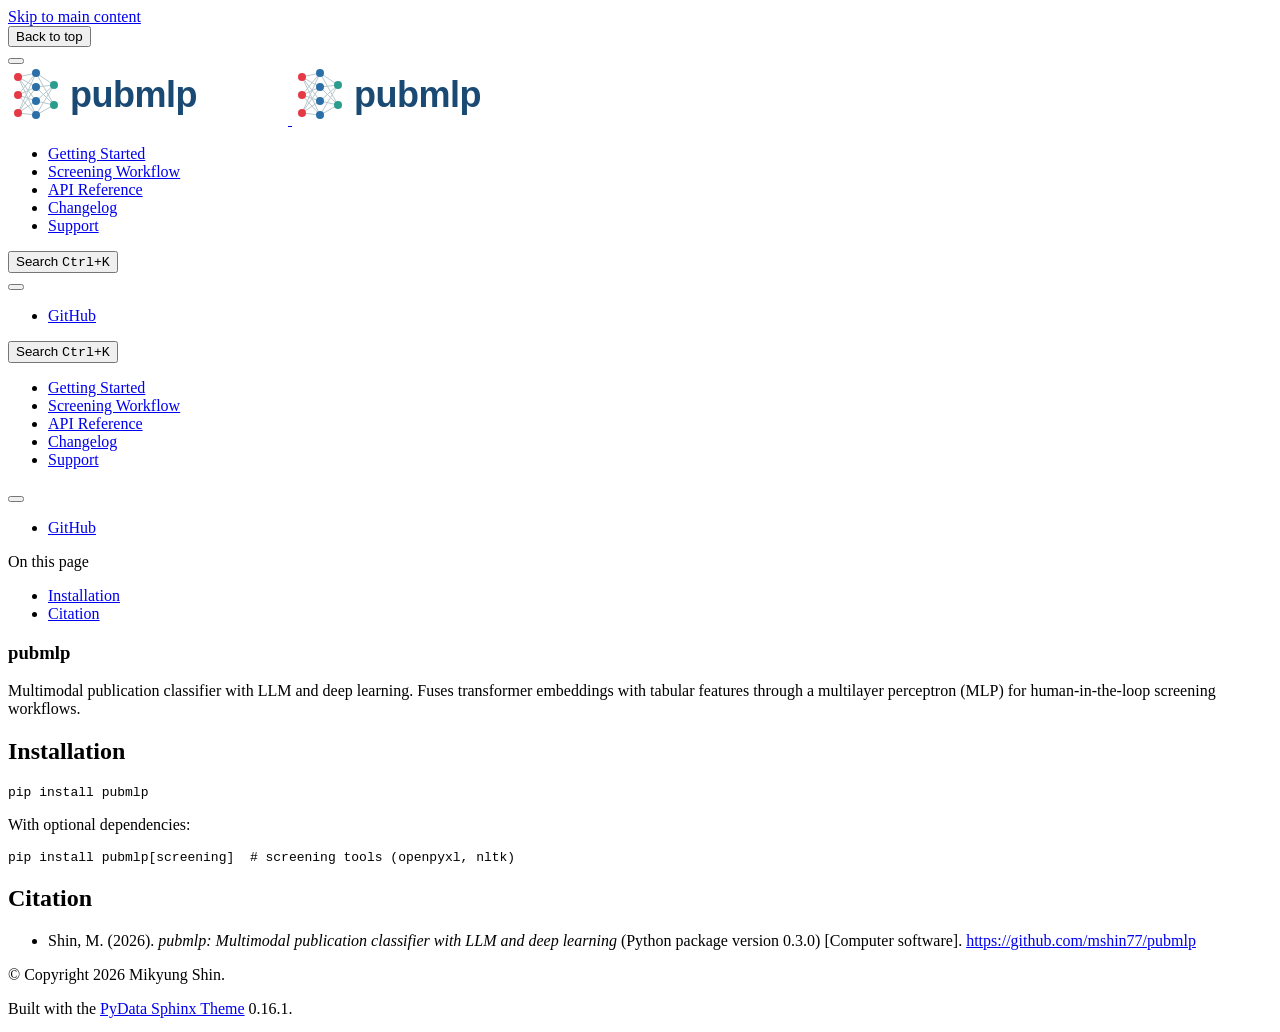
==== docs/index.html @ c668606b "update the website" ====
<!DOCTYPE html>


<html lang="en" data-content_root="./" >

  <head>
    <meta charset="utf-8" />
    <meta name="viewport" content="width=device-width, initial-scale=1.0" /><meta name="viewport" content="width=device-width, initial-scale=1" />

    <title>pubmlp &#8212; pubmlp  documentation</title>
  
  
  
  <script data-cfasync="false">
    document.documentElement.dataset.mode = localStorage.getItem("mode") || "";
    document.documentElement.dataset.theme = localStorage.getItem("theme") || "";
  </script>
  <!--
    this give us a css class that will be invisible only if js is disabled
  -->
  <noscript>
    <style>
      .pst-js-only { display: none !important; }

    </style>
  </noscript>
  
  <!-- Loaded before other Sphinx assets -->
  <link href="_static/styles/theme.css?digest=8878045cc6db502f8baf" rel="stylesheet" />
<link href="_static/styles/pydata-sphinx-theme.css?digest=8878045cc6db502f8baf" rel="stylesheet" />

    <link rel="stylesheet" type="text/css" href="_static/pygments.css?v=8f2a1f02" />
    <link rel="stylesheet" type="text/css" href="_static/custom.css?v=bf69dc6d" />
  
  <!-- So that users can add custom icons -->
  <script src="_static/scripts/fontawesome.js?digest=8878045cc6db502f8baf"></script>
  <!-- Pre-loaded scripts that we'll load fully later -->
  <link rel="preload" as="script" href="_static/scripts/bootstrap.js?digest=8878045cc6db502f8baf" />
<link rel="preload" as="script" href="_static/scripts/pydata-sphinx-theme.js?digest=8878045cc6db502f8baf" />

    <script src="_static/documentation_options.js?v=5929fcd5"></script>
    <script src="_static/doctools.js?v=9bcbadda"></script>
    <script src="_static/sphinx_highlight.js?v=dc90522c"></script>
    <script>DOCUMENTATION_OPTIONS.pagename = 'index';</script>
    <link rel="index" title="Index" href="genindex.html" />
    <link rel="search" title="Search" href="search.html" />
    <link rel="next" title="Getting Started" href="getting-started.html" />
  <meta name="viewport" content="width=device-width, initial-scale=1"/>
  <meta name="docsearch:language" content="en"/>
  <meta name="docsearch:version" content="" />
  </head>
  
  
  <body data-bs-spy="scroll" data-bs-target=".bd-toc-nav" data-offset="180" data-bs-root-margin="0px 0px -60%" data-default-mode="">

  
  
  <div id="pst-skip-link" class="skip-link d-print-none"><a href="#main-content">Skip to main content</a></div>
  
  <div id="pst-scroll-pixel-helper"></div>
  
  <button type="button" class="btn rounded-pill" id="pst-back-to-top">
    <i class="fa-solid fa-arrow-up"></i>Back to top</button>

  
  <dialog id="pst-search-dialog">
    
<form class="bd-search d-flex align-items-center"
      action="search.html"
      method="get">
  <i class="fa-solid fa-magnifying-glass"></i>
  <input type="search"
         class="form-control"
         name="q"
         placeholder="Search the docs ..."
         aria-label="Search the docs ..."
         autocomplete="off"
         autocorrect="off"
         autocapitalize="off"
         spellcheck="false"/>
  <span class="search-button__kbd-shortcut"><kbd class="kbd-shortcut__modifier">Ctrl</kbd>+<kbd>K</kbd></span>
</form>
  </dialog>

  <div class="pst-async-banner-revealer d-none">
  <aside id="bd-header-version-warning" class="d-none d-print-none" aria-label="Version warning"></aside>
</div>

  
    <header class="bd-header navbar navbar-expand-lg bd-navbar d-print-none">
<div class="bd-header__inner bd-page-width">
  <button class="pst-navbar-icon sidebar-toggle primary-toggle" aria-label="Site navigation">
    <span class="fa-solid fa-bars"></span>
  </button>
  
  
  <div class="col-lg-3 navbar-header-items__start">
    
      <div class="navbar-item">

  
    
  

<a class="navbar-brand logo" href="#">
  
  
  
  
  
    
    
      
    
    
    <img src="_static/logo.svg" class="logo__image only-light" alt="pubmlp  documentation - Home"/>
    <img src="_static/logo.svg" class="logo__image only-dark pst-js-only" alt="pubmlp  documentation - Home"/>
  
  
</a></div>
    
  </div>
  
  <div class="col-lg-9 navbar-header-items">
    
    <div class="me-auto navbar-header-items__center">
      
        <div class="navbar-item">
<nav>
  <ul class="bd-navbar-elements navbar-nav">
    
<li class="nav-item ">
  <a class="nav-link nav-internal" href="getting-started.html">
    Getting Started
  </a>
</li>


<li class="nav-item ">
  <a class="nav-link nav-internal" href="vignettes/screening-workflow.html">
    Screening Workflow
  </a>
</li>


<li class="nav-item ">
  <a class="nav-link nav-internal" href="api.html">
    API Reference
  </a>
</li>


<li class="nav-item ">
  <a class="nav-link nav-internal" href="changelog.html">
    Changelog
  </a>
</li>


<li class="nav-item ">
  <a class="nav-link nav-internal" href="support.html">
    Support
  </a>
</li>

  </ul>
</nav></div>
      
    </div>
    
    
    <div class="navbar-header-items__end">
      
        <div class="navbar-item navbar-persistent--container">
          

<button class="btn search-button-field search-button__button pst-js-only" title="Search" aria-label="Search" data-bs-placement="bottom" data-bs-toggle="tooltip">
 <i class="fa-solid fa-magnifying-glass"></i>
 <span class="search-button__default-text">Search</span>
 <span class="search-button__kbd-shortcut"><kbd class="kbd-shortcut__modifier">Ctrl</kbd>+<kbd class="kbd-shortcut__modifier">K</kbd></span>
</button>
        </div>
      
      
        <div class="navbar-item">

<button class="btn btn-sm nav-link pst-navbar-icon theme-switch-button pst-js-only" aria-label="Color mode" data-bs-title="Color mode"  data-bs-placement="bottom" data-bs-toggle="tooltip">
  <i class="theme-switch fa-solid fa-sun                fa-lg" data-mode="light" title="Light"></i>
  <i class="theme-switch fa-solid fa-moon               fa-lg" data-mode="dark"  title="Dark"></i>
  <i class="theme-switch fa-solid fa-circle-half-stroke fa-lg" data-mode="auto"  title="System Settings"></i>
</button></div>
      
        <div class="navbar-item"><ul class="navbar-icon-links"
    aria-label="Icon Links">
        <li class="nav-item">
          
          
          
          
          
          
          
          
          <a href="https://github.com/mshin77/pubmlp" title="GitHub" class="nav-link pst-navbar-icon" rel="noopener" target="_blank" data-bs-toggle="tooltip" data-bs-placement="bottom"><i class="fa-brands fa-github fa-lg" aria-hidden="true"></i>
            <span class="sr-only">GitHub</span></a>
        </li>
</ul></div>
      
    </div>
    
  </div>
  
  
    <div class="navbar-persistent--mobile">

<button class="btn search-button-field search-button__button pst-js-only" title="Search" aria-label="Search" data-bs-placement="bottom" data-bs-toggle="tooltip">
 <i class="fa-solid fa-magnifying-glass"></i>
 <span class="search-button__default-text">Search</span>
 <span class="search-button__kbd-shortcut"><kbd class="kbd-shortcut__modifier">Ctrl</kbd>+<kbd class="kbd-shortcut__modifier">K</kbd></span>
</button>
    </div>
  

  
</div>

    </header>
  

  <div class="bd-container">
    <div class="bd-container__inner bd-page-width">
      
      
      
        
      
      <dialog id="pst-primary-sidebar-modal"></dialog>
      <div id="pst-primary-sidebar" class="bd-sidebar-primary bd-sidebar">
        

  
  <div class="sidebar-header-items sidebar-primary__section">
    
    
      <div class="sidebar-header-items__center">
        
          
          
            <div class="navbar-item">
<nav>
  <ul class="bd-navbar-elements navbar-nav">
    
<li class="nav-item ">
  <a class="nav-link nav-internal" href="getting-started.html">
    Getting Started
  </a>
</li>


<li class="nav-item ">
  <a class="nav-link nav-internal" href="vignettes/screening-workflow.html">
    Screening Workflow
  </a>
</li>


<li class="nav-item ">
  <a class="nav-link nav-internal" href="api.html">
    API Reference
  </a>
</li>


<li class="nav-item ">
  <a class="nav-link nav-internal" href="changelog.html">
    Changelog
  </a>
</li>


<li class="nav-item ">
  <a class="nav-link nav-internal" href="support.html">
    Support
  </a>
</li>

  </ul>
</nav></div>
          
        
      </div>
    
    
    
      <div class="sidebar-header-items__end">
        
          <div class="navbar-item">

<button class="btn btn-sm nav-link pst-navbar-icon theme-switch-button pst-js-only" aria-label="Color mode" data-bs-title="Color mode"  data-bs-placement="bottom" data-bs-toggle="tooltip">
  <i class="theme-switch fa-solid fa-sun                fa-lg" data-mode="light" title="Light"></i>
  <i class="theme-switch fa-solid fa-moon               fa-lg" data-mode="dark"  title="Dark"></i>
  <i class="theme-switch fa-solid fa-circle-half-stroke fa-lg" data-mode="auto"  title="System Settings"></i>
</button></div>
        
          <div class="navbar-item"><ul class="navbar-icon-links"
    aria-label="Icon Links">
        <li class="nav-item">
          
          
          
          
          
          
          
          
          <a href="https://github.com/mshin77/pubmlp" title="GitHub" class="nav-link pst-navbar-icon" rel="noopener" target="_blank" data-bs-toggle="tooltip" data-bs-placement="bottom"><i class="fa-brands fa-github fa-lg" aria-hidden="true"></i>
            <span class="sr-only">GitHub</span></a>
        </li>
</ul></div>
        
      </div>
    
  </div>
  
    <div class="sidebar-primary-items__start sidebar-primary__section">
        <div class="sidebar-primary-item">
<div
    id="pst-page-navigation-heading-2"
    class="page-toc tocsection onthispage">
    <i class="fa-solid fa-list"></i> On this page
  </div>
  <nav class="bd-toc-nav page-toc" aria-labelledby="pst-page-navigation-heading-2">
    <ul class="visible nav section-nav flex-column">
<li class="toc-h2 nav-item toc-entry"><a class="reference internal nav-link" href="#installation">Installation</a></li>
<li class="toc-h2 nav-item toc-entry"><a class="reference internal nav-link" href="#citation">Citation</a></li>
</ul>
  </nav></div>
    </div>
  
  
  <div class="sidebar-primary-items__end sidebar-primary__section">
      <div class="sidebar-primary-item">
<div id="ethical-ad-placement"
      class="flat"
      data-ea-publisher="readthedocs"
      data-ea-type="readthedocs-sidebar"
      data-ea-manual="true">
</div></div>
  </div>


      </div>
      
      <main id="main-content" class="bd-main" role="main">
        
        
          <div class="bd-content">
            <div class="bd-article-container">
              
              <div class="bd-header-article d-print-none"></div>
              
              
              
                
<div id="searchbox"></div>
                <article class="bd-article">
                  
  <section id="pubmlp">
<h1>pubmlp<a class="headerlink" href="#pubmlp" title="Link to this heading">#</a></h1>
<p>Multimodal publication classifier with LLM and deep learning. Fuses transformer embeddings with tabular features through a multilayer perceptron (MLP) for human-in-the-loop screening workflows.</p>
<section id="installation">
<h2>Installation<a class="headerlink" href="#installation" title="Link to this heading">#</a></h2>
<div class="highlight-bash notranslate"><div class="highlight"><pre><span></span>pip<span class="w"> </span>install<span class="w"> </span>pubmlp
</pre></div>
</div>
<p>With optional dependencies:</p>
<div class="highlight-bash notranslate"><div class="highlight"><pre><span></span>pip<span class="w"> </span>install<span class="w"> </span>pubmlp<span class="o">[</span>screening<span class="o">]</span><span class="w">  </span><span class="c1"># screening tools (openpyxl, nltk)</span>
</pre></div>
</div>
</section>
<section id="citation">
<h2>Citation<a class="headerlink" href="#citation" title="Link to this heading">#</a></h2>
<ul class="simple">
<li><p>Shin, M. (2026). <em>pubmlp: Multimodal publication classifier with LLM and deep learning</em> (Python package version 0.3.0) [Computer software]. <a href="https://github.com/mshin77/pubmlp">https://github.com/mshin77/pubmlp</a></p></li>
</ul>
<div class="toctree-wrapper compound">
</div>
</section>
</section>


                </article>
              
              
              
              
              
            </div>
            
            
              
            
          </div>
          <footer class="bd-footer-content">
            
          </footer>
        
      </main>
    </div>
  </div>
  
  <!-- Scripts loaded after <body> so the DOM is not blocked -->
  <script defer src="_static/scripts/bootstrap.js?digest=8878045cc6db502f8baf"></script>
<script defer src="_static/scripts/pydata-sphinx-theme.js?digest=8878045cc6db502f8baf"></script>

  <footer class="bd-footer">
<div class="bd-footer__inner bd-page-width">
  
    <div class="footer-items__start">
      
        <div class="footer-item">

  <p class="copyright">
    
      © Copyright 2026 Mikyung Shin.
      <br/>
    
  </p>
</div>
      
    </div>
  
  
  
    <div class="footer-items__end">
      
        <div class="footer-item">
<p class="theme-version">
  <!-- # L10n: Setting the PST URL as an argument as this does not need to be localized -->
  Built with the <a href="https://pydata-sphinx-theme.readthedocs.io/en/stable/index.html">PyData Sphinx Theme</a> 0.16.1.
</p></div>
      
    </div>
  
</div>

  </footer>
  </body>
</html>
---- docs/_static/styles/theme.css ----
/* Provided by Sphinx's 'basic' theme, and included in the final set of assets */
@import "../basic.css";
---- docs/_static/pygments.css ----
html[data-theme="light"] .highlight pre { line-height: 125%; }
html[data-theme="light"] .highlight td.linenos .normal { color: inherit; background-color: transparent; padding-left: 5px; padding-right: 5px; }
html[data-theme="light"] .highlight span.linenos { color: inherit; background-color: transparent; padding-left: 5px; padding-right: 5px; }
html[data-theme="light"] .highlight td.linenos .special { color: #000000; background-color: #ffffc0; padding-left: 5px; padding-right: 5px; }
html[data-theme="light"] .highlight span.linenos.special { color: #000000; background-color: #ffffc0; padding-left: 5px; padding-right: 5px; }
html[data-theme="light"] .highlight .hll { background-color: #fae4c2 }
html[data-theme="light"] .highlight { background: #fefefe; color: #080808 }
html[data-theme="light"] .highlight .c { color: #515151 } /* Comment */
html[data-theme="light"] .highlight .err { color: #A12236 } /* Error */
html[data-theme="light"] .highlight .k { color: #6730C5 } /* Keyword */
html[data-theme="light"] .highlight .l { color: #7F4707 } /* Literal */
html[data-theme="light"] .highlight .n { color: #080808 } /* Name */
html[data-theme="light"] .highlight .o { color: #00622F } /* Operator */
html[data-theme="light"] .highlight .p { color: #080808 } /* Punctuation */
html[data-theme="light"] .highlight .ch { color: #515151 } /* Comment.Hashbang */
html[data-theme="light"] .highlight .cm { color: #515151 } /* Comment.Multiline */
html[data-theme="light"] .highlight .cp { color: #515151 } /* Comment.Preproc */
html[data-theme="light"] .highlight .cpf { color: #515151 } /* Comment.PreprocFile */
html[data-theme="light"] .highlight .c1 { color: #515151 } /* Comment.Single */
html[data-theme="light"] .highlight .cs { color: #515151 } /* Comment.Special */
html[data-theme="light"] .highlight .gd { color: #005B82 } /* Generic.Deleted */
html[data-theme="light"] .highlight .ge { font-style: italic } /* Generic.Emph */
html[data-theme="light"] .highlight .gh { color: #005B82 } /* Generic.Heading */
html[data-theme="light"] .highlight .gs { font-weight: bold } /* Generic.Strong */
html[data-theme="light"] .highlight .gu { color: #005B82 } /* Generic.Subheading */
html[data-theme="light"] .highlight .kc { color: #6730C5 } /* Keyword.Constant */
html[data-theme="light"] .highlight .kd { color: #6730C5 } /* Keyword.Declaration */
html[data-theme="light"] .highlight .kn { color: #6730C5 } /* Keyword.Namespace */
html[data-theme="light"] .highlight .kp { color: #6730C5 } /* Keyword.Pseudo */
html[data-theme="light"] .highlight .kr { color: #6730C5 } /* Keyword.Reserved */
html[data-theme="light"] .highlight .kt { color: #7F4707 } /* Keyword.Type */
html[data-theme="light"] .highlight .ld { color: #7F4707 } /* Literal.Date */
html[data-theme="light"] .highlight .m { color: #7F4707 } /* Literal.Number */
html[data-theme="light"] .highlight .s { color: #00622F } /* Literal.String */
html[data-theme="light"] .highlight .na { color: #912583 } /* Name.Attribute */
html[data-theme="light"] .highlight .nb { color: #7F4707 } /* Name.Builtin */
html[data-theme="light"] .highlight .nc { color: #005B82 } /* Name.Class */
html[data-theme="light"] .highlight .no { color: #005B82 } /* Name.Constant */
html[data-theme="light"] .highlight .nd { color: #7F4707 } /* Name.Decorator */
html[data-theme="light"] .highlight .ni { color: #00622F } /* Name.Entity */
html[data-theme="light"] .highlight .ne { color: #6730C5 } /* Name.Exception */
html[data-theme="light"] .highlight .nf { color: #005B82 } /* Name.Function */
html[data-theme="light"] .highlight .nl { color: #7F4707 } /* Name.Label */
html[data-theme="light"] .highlight .nn { color: #080808 } /* Name.Namespace */
html[data-theme="light"] .highlight .nx { color: #080808 } /* Name.Other */
html[data-theme="light"] .highlight .py { color: #005B82 } /* Name.Property */
html[data-theme="light"] .highlight .nt { color: #005B82 } /* Name.Tag */
html[data-theme="light"] .highlight .nv { color: #A12236 } /* Name.Variable */
html[data-theme="light"] .highlight .ow { color: #6730C5 } /* Operator.Word */
html[data-theme="light"] .highlight .pm { color: #080808 } /* Punctuation.Marker */
html[data-theme="light"] .highlight .w { color: #080808 } /* Text.Whitespace */
html[data-theme="light"] .highlight .mb { color: #7F4707 } /* Literal.Number.Bin */
html[data-theme="light"] .highlight .mf { color: #7F4707 } /* Literal.Number.Float */
html[data-theme="light"] .highlight .mh { color: #7F4707 } /* Literal.Number.Hex */
html[data-theme="light"] .highlight .mi { color: #7F4707 } /* Literal.Number.Integer */
html[data-theme="light"] .highlight .mo { color: #7F4707 } /* Literal.Number.Oct */
html[data-theme="light"] .highlight .sa { color: #00622F } /* Literal.String.Affix */
html[data-theme="light"] .highlight .sb { color: #00622F } /* Literal.String.Backtick */
html[data-theme="light"] .highlight .sc { color: #00622F } /* Literal.String.Char */
html[data-theme="light"] .highlight .dl { color: #00622F } /* Literal.String.Delimiter */
html[data-theme="light"] .highlight .sd { color: #00622F } /* Literal.String.Doc */
html[data-theme="light"] .highlight .s2 { color: #00622F } /* Literal.String.Double */
html[data-theme="light"] .highlight .se { color: #00622F } /* Literal.String.Escape */
html[data-theme="light"] .highlight .sh { color: #00622F } /* Literal.String.Heredoc */
html[data-theme="light"] .highlight .si { color: #00622F } /* Literal.String.Interpol */
html[data-theme="light"] .highlight .sx { color: #00622F } /* Literal.String.Other */
html[data-theme="light"] .highlight .sr { color: #A12236 } /* Literal.String.Regex */
html[data-theme="light"] .highlight .s1 { color: #00622F } /* Literal.String.Single */
html[data-theme="light"] .highlight .ss { color: #005B82 } /* Literal.String.Symbol */
html[data-theme="light"] .highlight .bp { color: #7F4707 } /* Name.Builtin.Pseudo */
html[data-theme="light"] .highlight .fm { color: #005B82 } /* Name.Function.Magic */
html[data-theme="light"] .highlight .vc { color: #A12236 } /* Name.Variable.Class */
html[data-theme="light"] .highlight .vg { color: #A12236 } /* Name.Variable.Global */
html[data-theme="light"] .highlight .vi { color: #A12236 } /* Name.Variable.Instance */
html[data-theme="light"] .highlight .vm { color: #7F4707 } /* Name.Variable.Magic */
html[data-theme="light"] .highlight .il { color: #7F4707 } /* Literal.Number.Integer.Long */
html[data-theme="dark"] .highlight pre { line-height: 125%; }
html[data-theme="dark"] .highlight td.linenos .normal { color: inherit; background-color: transparent; padding-left: 5px; padding-right: 5px; }
html[data-theme="dark"] .highlight span.linenos { color: inherit; background-color: transparent; padding-left: 5px; padding-right: 5px; }
html[data-theme="dark"] .highlight td.linenos .special { color: #000000; background-color: #ffffc0; padding-left: 5px; padding-right: 5px; }
html[data-theme="dark"] .highlight span.linenos.special { color: #000000; background-color: #ffffc0; padding-left: 5px; padding-right: 5px; }
html[data-theme="dark"] .highlight .hll { background-color: #ffd9002e }
html[data-theme="dark"] .highlight { background: #2b2b2b; color: #F8F8F2 }
html[data-theme="dark"] .highlight .c { color: #FFD900 } /* Comment */
html[data-theme="dark"] .highlight .err { color: #FFA07A } /* Error */
html[data-theme="dark"] .highlight .k { color: #DCC6E0 } /* Keyword */
html[data-theme="dark"] .highlight .l { color: #FFD900 } /* Literal */
html[data-theme="dark"] .highlight .n { color: #F8F8F2 } /* Name */
html[data-theme="dark"] .highlight .o { color: #ABE338 } /* Operator */
html[data-theme="dark"] .highlight .p { color: #F8F8F2 } /* Punctuation */
html[data-theme="dark"] .highlight .ch { color: #FFD900 } /* Comment.Hashbang */
html[data-theme="dark"] .highlight .cm { color: #FFD900 } /* Comment.Multiline */
html[data-theme="dark"] .highlight .cp { color: #FFD900 } /* Comment.Preproc */
html[data-theme="dark"] .highlight .cpf { color: #FFD900 } /* Comment.PreprocFile */
html[data-theme="dark"] .highlight .c1 { color: #FFD900 } /* Comment.Single */
html[data-theme="dark"] .highlight .cs { color: #FFD900 } /* Comment.Special */
html[data-theme="dark"] .highlight .gd { color: #00E0E0 } /* Generic.Deleted */
html[data-theme="dark"] .highlight .ge { font-style: italic } /* Generic.Emph */
html[data-theme="dark"] .highlight .gh { color: #00E0E0 } /* Generic.Heading */
html[data-theme="dark"] .highlight .gs { font-weight: bold } /* Generic.Strong */
html[data-theme="dark"] .highlight .gu { color: #00E0E0 } /* Generic.Subheading */
html[data-theme="dark"] .highlight .kc { color: #DCC6E0 } /* Keyword.Constant */
html[data-theme="dark"] .highlight .kd { color: #DCC6E0 } /* Keyword.Declaration */
html[data-theme="dark"] .highlight .kn { color: #DCC6E0 } /* Keyword.Namespace */
html[data-theme="dark"] .highlight .kp { color: #DCC6E0 } /* Keyword.Pseudo */
html[data-theme="dark"] .highlight .kr { color: #DCC6E0 } /* Keyword.Reserved */
html[data-theme="dark"] .highlight .kt { color: #FFD900 } /* Keyword.Type */
html[data-theme="dark"] .highlight .ld { color: #FFD900 } /* Literal.Date */
html[data-theme="dark"] .highlight .m { color: #FFD900 } /* Literal.Number */
html[data-theme="dark"] .highlight .s { color: #ABE338 } /* Literal.String */
html[data-theme="dark"] .highlight .na { color: #FFD900 } /* Name.Attribute */
html[data-theme="dark"] .highlight .nb { color: #FFD900 } /* Name.Builtin */
html[data-theme="dark"] .highlight .nc { color: #00E0E0 } /* Name.Class */
html[data-theme="dark"] .highlight .no { color: #00E0E0 } /* Name.Constant */
html[data-theme="dark"] .highlight .nd { color: #FFD900 } /* Name.Decorator */
html[data-theme="dark"] .highlight .ni { color: #ABE338 } /* Name.Entity */
html[data-theme="dark"] .highlight .ne { color: #DCC6E0 } /* Name.Exception */
html[data-theme="dark"] .highlight .nf { color: #00E0E0 } /* Name.Function */
html[data-theme="dark"] .highlight .nl { color: #FFD900 } /* Name.Label */
html[data-theme="dark"] .highlight .nn { color: #F8F8F2 } /* Name.Namespace */
html[data-theme="dark"] .highlight .nx { color: #F8F8F2 } /* Name.Other */
html[data-theme="dark"] .highlight .py { color: #00E0E0 } /* Name.Property */
html[data-theme="dark"] .highlight .nt { color: #00E0E0 } /* Name.Tag */
html[data-theme="dark"] .highlight .nv { color: #FFA07A } /* Name.Variable */
html[data-theme="dark"] .highlight .ow { color: #DCC6E0 } /* Operator.Word */
html[data-theme="dark"] .highlight .pm { color: #F8F8F2 } /* Punctuation.Marker */
html[data-theme="dark"] .highlight .w { color: #F8F8F2 } /* Text.Whitespace */
html[data-theme="dark"] .highlight .mb { color: #FFD900 } /* Literal.Number.Bin */
html[data-theme="dark"] .highlight .mf { color: #FFD900 } /* Literal.Number.Float */
html[data-theme="dark"] .highlight .mh { color: #FFD900 } /* Literal.Number.Hex */
html[data-theme="dark"] .highlight .mi { color: #FFD900 } /* Literal.Number.Integer */
html[data-theme="dark"] .highlight .mo { color: #FFD900 } /* Literal.Number.Oct */
html[data-theme="dark"] .highlight .sa { color: #ABE338 } /* Literal.String.Affix */
html[data-theme="dark"] .highlight .sb { color: #ABE338 } /* Literal.String.Backtick */
html[data-theme="dark"] .highlight .sc { color: #ABE338 } /* Literal.String.Char */
html[data-theme="dark"] .highlight .dl { color: #ABE338 } /* Literal.String.Delimiter */
html[data-theme="dark"] .highlight .sd { color: #ABE338 } /* Literal.String.Doc */
html[data-theme="dark"] .highlight .s2 { color: #ABE338 } /* Literal.String.Double */
html[data-theme="dark"] .highlight .se { color: #ABE338 } /* Literal.String.Escape */
html[data-theme="dark"] .highlight .sh { color: #ABE338 } /* Literal.String.Heredoc */
html[data-theme="dark"] .highlight .si { color: #ABE338 } /* Literal.String.Interpol */
html[data-theme="dark"] .highlight .sx { color: #ABE338 } /* Literal.String.Other */
html[data-theme="dark"] .highlight .sr { color: #FFA07A } /* Literal.String.Regex */
html[data-theme="dark"] .highlight .s1 { color: #ABE338 } /* Literal.String.Single */
html[data-theme="dark"] .highlight .ss { color: #00E0E0 } /* Literal.String.Symbol */
html[data-theme="dark"] .highlight .bp { color: #FFD900 } /* Name.Builtin.Pseudo */
html[data-theme="dark"] .highlight .fm { color: #00E0E0 } /* Name.Function.Magic */
html[data-theme="dark"] .highlight .vc { color: #FFA07A } /* Name.Variable.Class */
html[data-theme="dark"] .highlight .vg { color: #FFA07A } /* Name.Variable.Global */
html[data-theme="dark"] .highlight .vi { color: #FFA07A } /* Name.Variable.Instance */
html[data-theme="dark"] .highlight .vm { color: #FFD900 } /* Name.Variable.Magic */
html[data-theme="dark"] .highlight .il { color: #FFD900 } /* Literal.Number.Integer.Long */
---- docs/_static/custom.css ----
html {
    --pst-color-link: #2A6FA8;
    --pst-color-link-hover: #1A4A73;
}
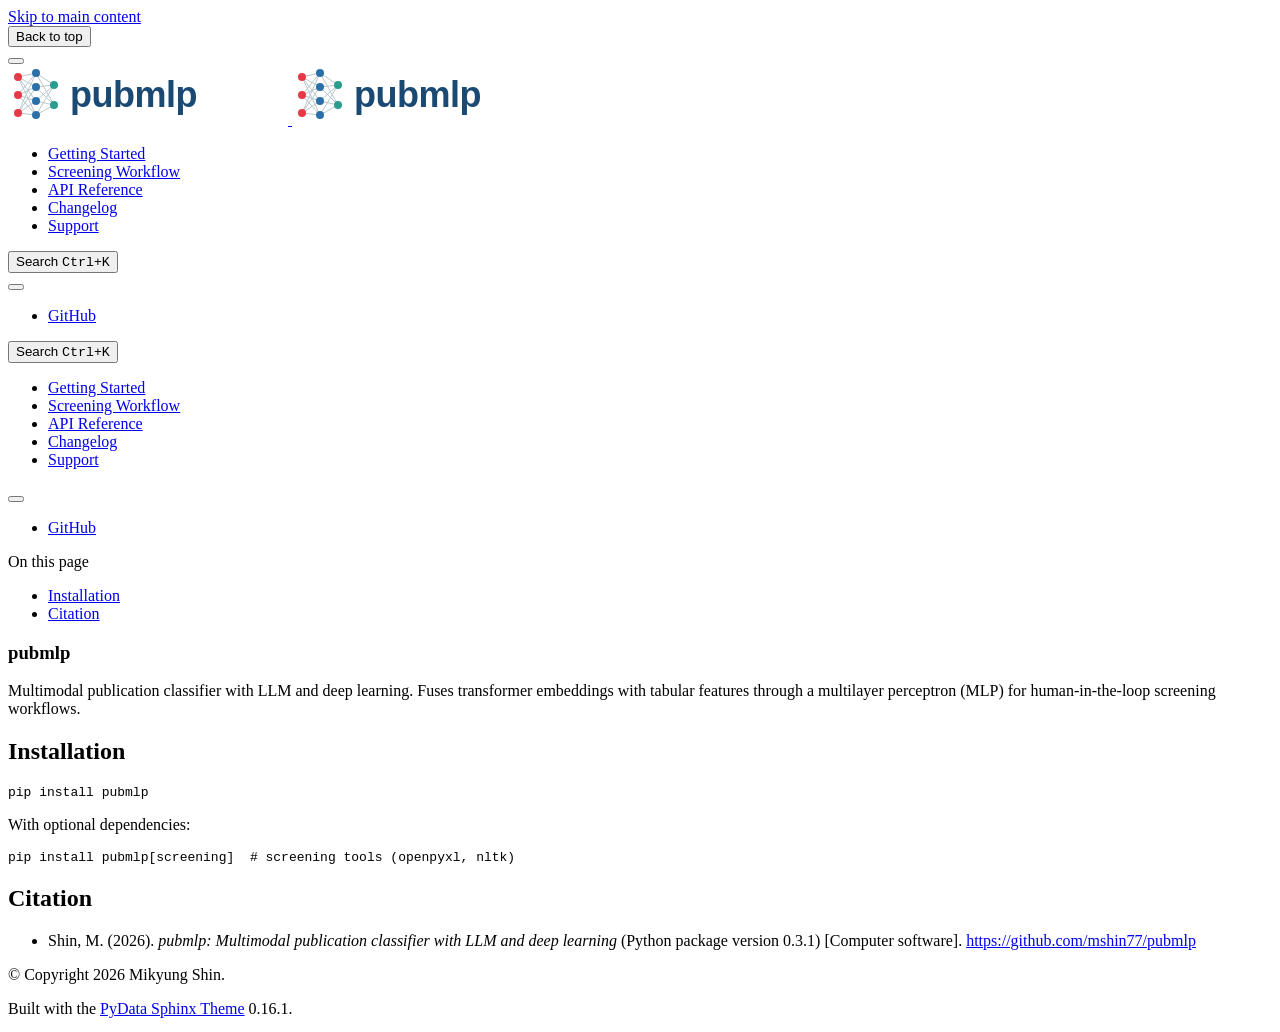
==== commit 3a26baf1: "update" ====
--- a/docs/index.html
+++ b/docs/index.html
@@ -382,7 +382,7 @@
 <section id="citation">
 <h2>Citation<a class="headerlink" href="#citation" title="Link to this heading">#</a></h2>
 <ul class="simple">
-<li><p>Shin, M. (2026). <em>pubmlp: Multimodal publication classifier with LLM and deep learning</em> (Python package version 0.3.0) [Computer software]. <a href="https://github.com/mshin77/pubmlp">https://github.com/mshin77/pubmlp</a></p></li>
+<li><p>Shin, M. (2026). <em>pubmlp: Multimodal publication classifier with LLM and deep learning</em> (Python package version 0.3.1) [Computer software]. <a href="https://github.com/mshin77/pubmlp">https://github.com/mshin77/pubmlp</a></p></li>
 </ul>
 <div class="toctree-wrapper compound">
 </div>
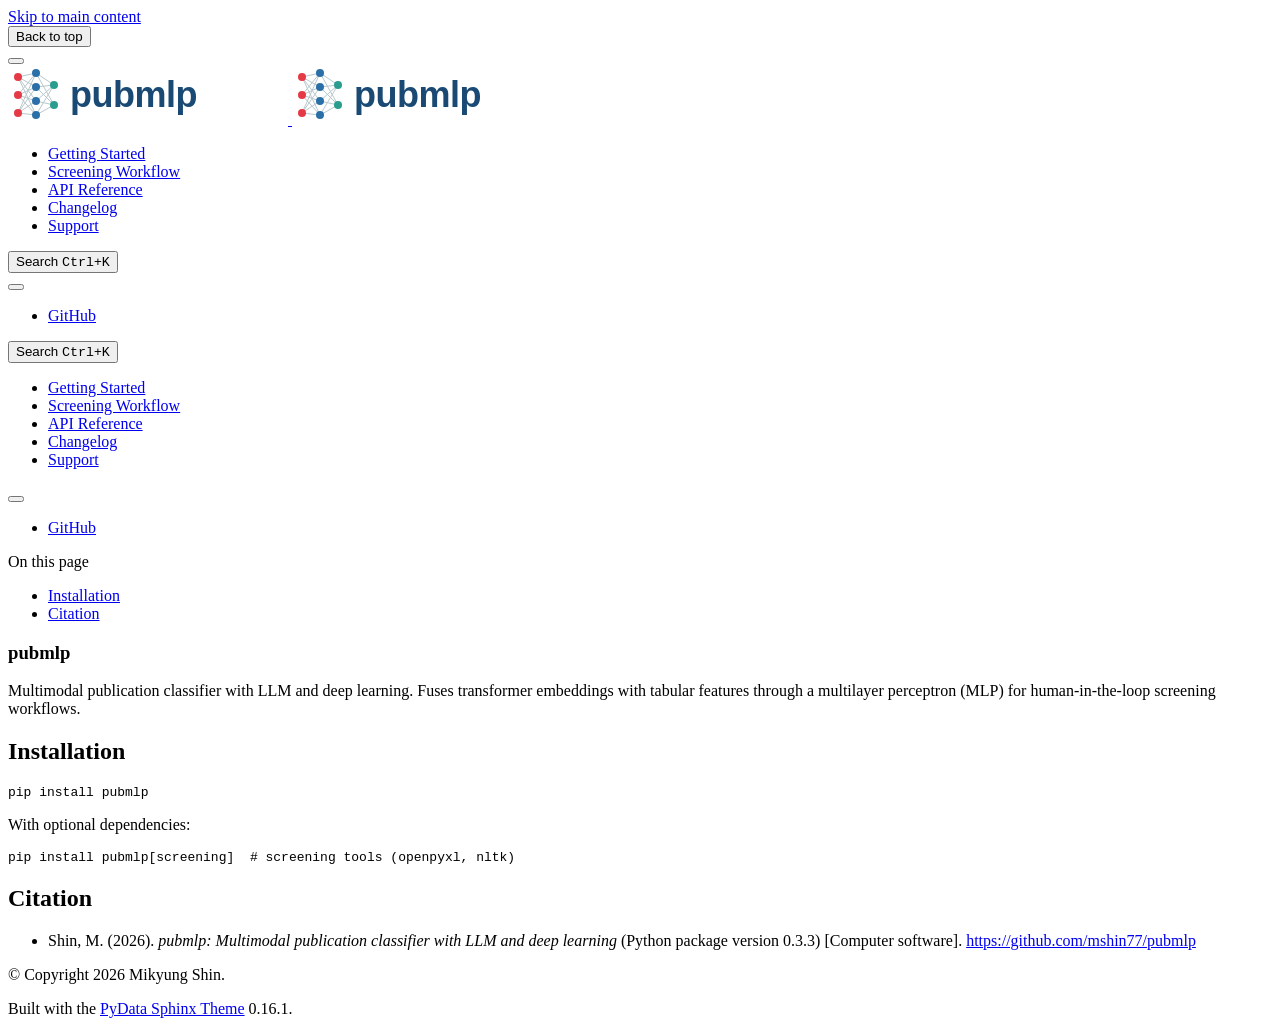
==== commit 607b7b9a: "update" ====
--- a/docs/index.html
+++ b/docs/index.html
@@ -382,7 +382,7 @@
 <section id="citation">
 <h2>Citation<a class="headerlink" href="#citation" title="Link to this heading">#</a></h2>
 <ul class="simple">
-<li><p>Shin, M. (2026). <em>pubmlp: Multimodal publication classifier with LLM and deep learning</em> (Python package version 0.3.1) [Computer software]. <a href="https://github.com/mshin77/pubmlp">https://github.com/mshin77/pubmlp</a></p></li>
+<li><p>Shin, M. (2026). <em>pubmlp: Multimodal publication classifier with LLM and deep learning</em> (Python package version 0.3.3) [Computer software]. <a href="https://github.com/mshin77/pubmlp">https://github.com/mshin77/pubmlp</a></p></li>
 </ul>
 <div class="toctree-wrapper compound">
 </div>
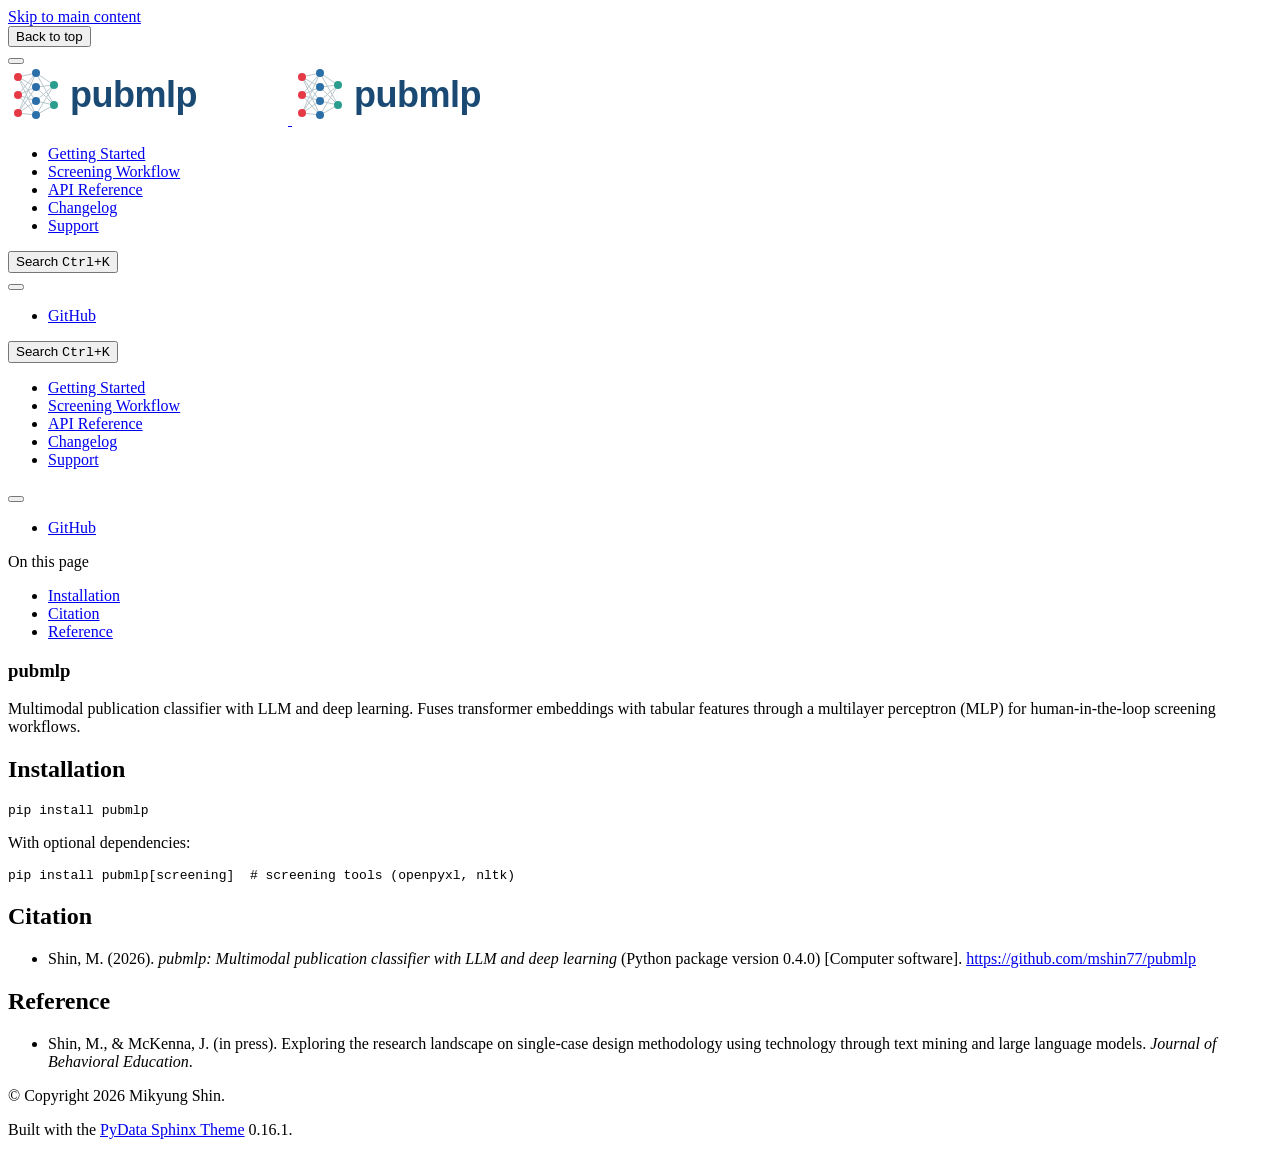
==== commit 61ec31ba: "update encoder embeddings" ====
--- a/docs/index.html
+++ b/docs/index.html
@@ -334,6 +334,7 @@
     <ul class="visible nav section-nav flex-column">
 <li class="toc-h2 nav-item toc-entry"><a class="reference internal nav-link" href="#installation">Installation</a></li>
 <li class="toc-h2 nav-item toc-entry"><a class="reference internal nav-link" href="#citation">Citation</a></li>
+<li class="toc-h2 nav-item toc-entry"><a class="reference internal nav-link" href="#reference">Reference</a></li>
 </ul>
   </nav></div>
     </div>
@@ -382,7 +383,13 @@
 <section id="citation">
 <h2>Citation<a class="headerlink" href="#citation" title="Link to this heading">#</a></h2>
 <ul class="simple">
-<li><p>Shin, M. (2026). <em>pubmlp: Multimodal publication classifier with LLM and deep learning</em> (Python package version 0.3.3) [Computer software]. <a href="https://github.com/mshin77/pubmlp">https://github.com/mshin77/pubmlp</a></p></li>
+<li><p>Shin, M. (2026). <em>pubmlp: Multimodal publication classifier with LLM and deep learning</em> (Python package version 0.4.0) [Computer software]. <a href="https://github.com/mshin77/pubmlp">https://github.com/mshin77/pubmlp</a></p></li>
+</ul>
+</section>
+<section id="reference">
+<h2>Reference<a class="headerlink" href="#reference" title="Link to this heading">#</a></h2>
+<ul class="simple">
+<li><p>Shin, M., &amp; McKenna, J. (in press). Exploring the research landscape on single-case design methodology using technology through text mining and large language models. <em>Journal of Behavioral Education</em>.</p></li>
 </ul>
 <div class="toctree-wrapper compound">
 </div>
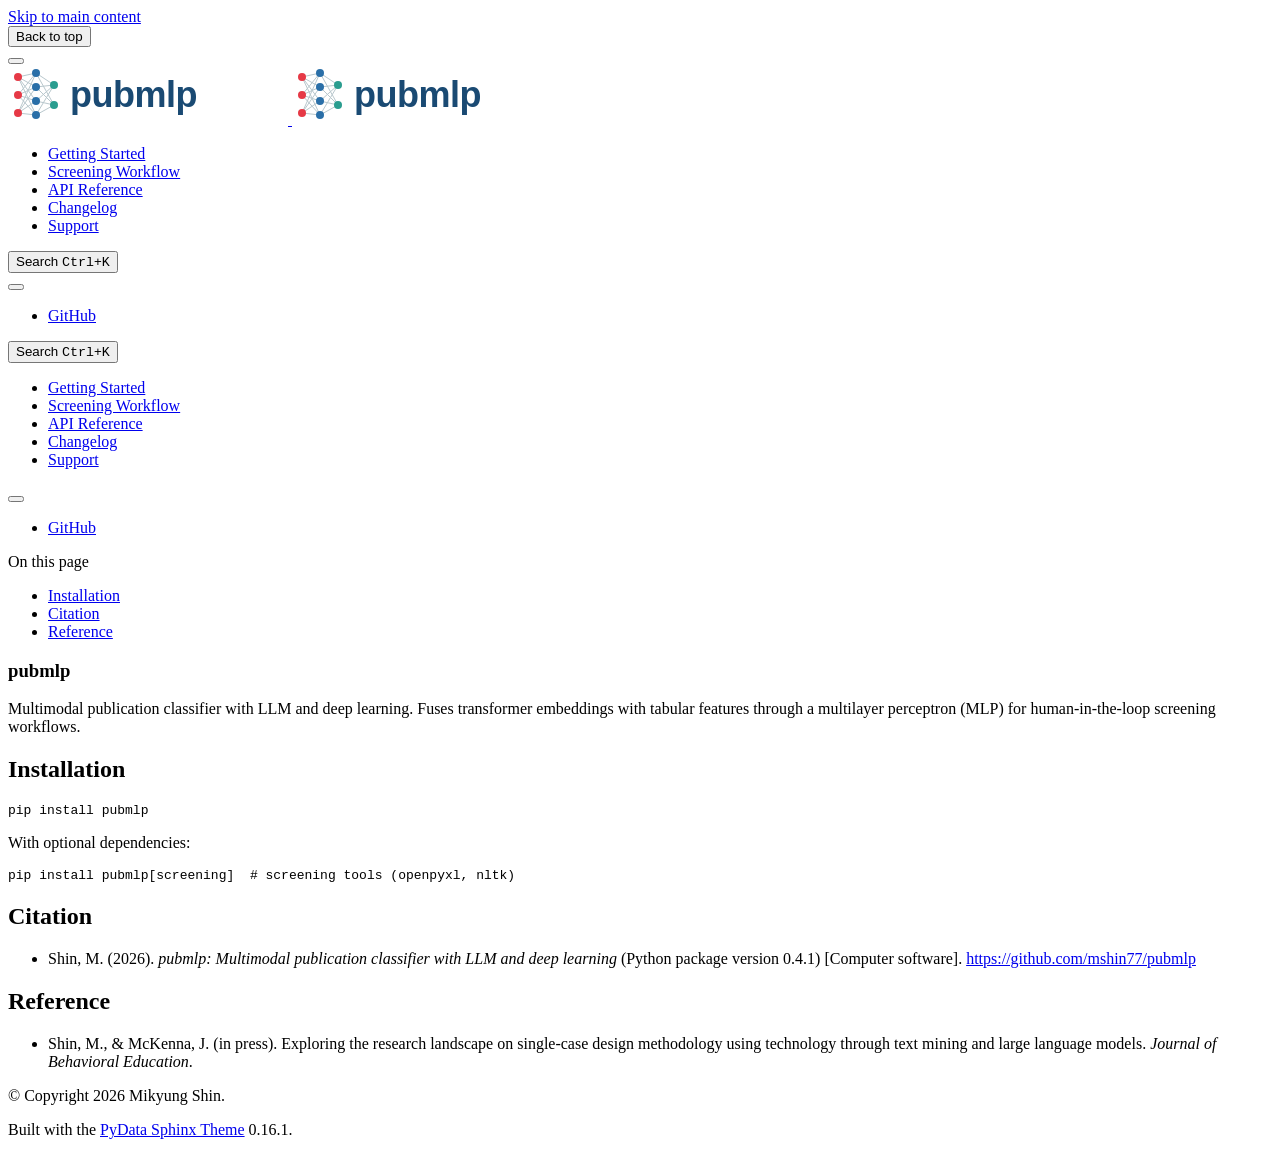
==== commit 7baad6e2: "Update 0.4.1" ====
--- a/docs/index.html
+++ b/docs/index.html
@@ -40,8 +40,8 @@
 <link rel="preload" as="script" href="_static/scripts/pydata-sphinx-theme.js?digest=8878045cc6db502f8baf" />
 
     <script src="_static/documentation_options.js?v=5929fcd5"></script>
-    <script src="_static/doctools.js?v=9bcbadda"></script>
-    <script src="_static/sphinx_highlight.js?v=dc90522c"></script>
+    <script src="_static/doctools.js?v=fd6eb6e6"></script>
+    <script src="_static/sphinx_highlight.js?v=6ffebe34"></script>
     <script>DOCUMENTATION_OPTIONS.pagename = 'index';</script>
     <link rel="index" title="Index" href="genindex.html" />
     <link rel="search" title="Search" href="search.html" />
@@ -383,7 +383,7 @@
 <section id="citation">
 <h2>Citation<a class="headerlink" href="#citation" title="Link to this heading">#</a></h2>
 <ul class="simple">
-<li><p>Shin, M. (2026). <em>pubmlp: Multimodal publication classifier with LLM and deep learning</em> (Python package version 0.4.0) [Computer software]. <a href="https://github.com/mshin77/pubmlp">https://github.com/mshin77/pubmlp</a></p></li>
+<li><p>Shin, M. (2026). <em>pubmlp: Multimodal publication classifier with LLM and deep learning</em> (Python package version 0.4.1) [Computer software]. <a href="https://github.com/mshin77/pubmlp">https://github.com/mshin77/pubmlp</a></p></li>
 </ul>
 </section>
 <section id="reference">
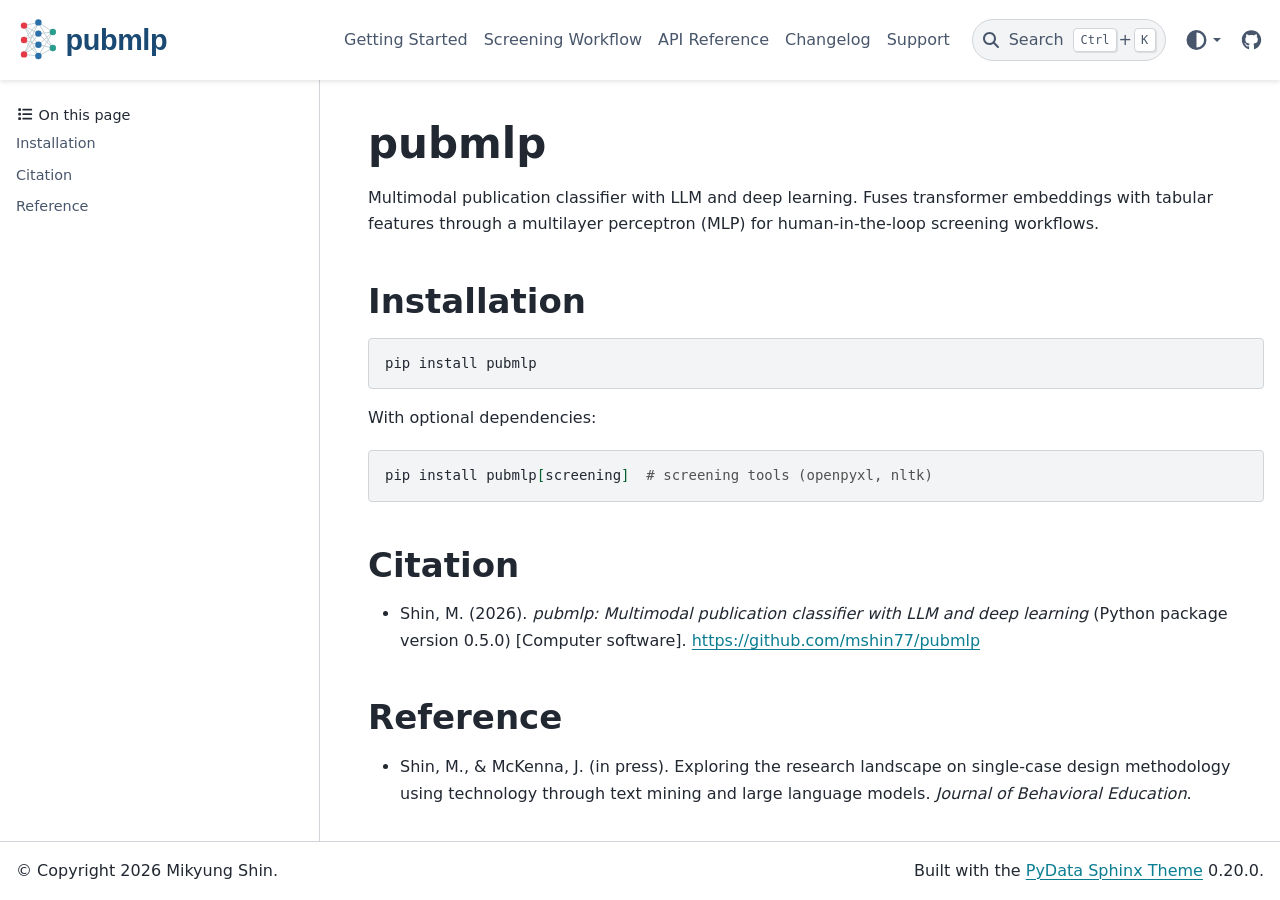
==== commit b7e54bcc: "v 0.5.0" ====
--- a/docs/index.html
+++ b/docs/index.html
@@ -27,42 +27,49 @@
   </noscript>
   
   <!-- Loaded before other Sphinx assets -->
-  <link href="_static/styles/theme.css?digest=8878045cc6db502f8baf" rel="stylesheet" />
-<link href="_static/styles/pydata-sphinx-theme.css?digest=8878045cc6db502f8baf" rel="stylesheet" />
+  <link href="_static/styles/theme.css?digest=90905a2f556bf617f1a9" rel="stylesheet" />
+<link href="_static/styles/pydata-sphinx-theme.css?digest=90905a2f556bf617f1a9" rel="stylesheet" />
 
     <link rel="stylesheet" type="text/css" href="_static/pygments.css?v=8f2a1f02" />
     <link rel="stylesheet" type="text/css" href="_static/custom.css?v=bf69dc6d" />
   
   <!-- So that users can add custom icons -->
-  <script src="_static/scripts/fontawesome.js?digest=8878045cc6db502f8baf"></script>
+  <script defer src="_static/scripts/fontawesome.js?digest=90905a2f556bf617f1a9"></script>
   <!-- Pre-loaded scripts that we'll load fully later -->
-  <link rel="preload" as="script" href="_static/scripts/bootstrap.js?digest=8878045cc6db502f8baf" />
-<link rel="preload" as="script" href="_static/scripts/pydata-sphinx-theme.js?digest=8878045cc6db502f8baf" />
+  <link rel="preload" as="script" href="_static/scripts/bootstrap.js?digest=90905a2f556bf617f1a9" />
+<link rel="preload" as="script" href="_static/scripts/pydata-sphinx-theme.js?digest=90905a2f556bf617f1a9" />
 
     <script src="_static/documentation_options.js?v=5929fcd5"></script>
-    <script src="_static/doctools.js?v=fd6eb6e6"></script>
-    <script src="_static/sphinx_highlight.js?v=6ffebe34"></script>
+    <script src="_static/doctools.js?v=9bcbadda"></script>
+    <script src="_static/sphinx_highlight.js?v=dc90522c"></script>
     <script>DOCUMENTATION_OPTIONS.pagename = 'index';</script>
+    <script>DOCUMENTATION_OPTIONS.search_as_you_type = false;</script>
     <link rel="index" title="Index" href="genindex.html" />
     <link rel="search" title="Search" href="search.html" />
     <link rel="next" title="Getting Started" href="getting-started.html" />
   <meta name="viewport" content="width=device-width, initial-scale=1"/>
   <meta name="docsearch:language" content="en"/>
   <meta name="docsearch:version" content="" />
+  
+    
+    <script src="_static/searchtools.js"></script>
+    <script src="_static/language_data.js"></script>
+    <script src="searchindex.js"></script>
+  
   </head>
-  
-  
-  <body data-bs-spy="scroll" data-bs-target=".bd-toc-nav" data-offset="180" data-bs-root-margin="0px 0px -60%" data-default-mode="">
-
+  <body data-default-mode="">
   
   
   <div id="pst-skip-link" class="skip-link d-print-none"><a href="#main-content">Skip to main content</a></div>
+
   
   <div id="pst-scroll-pixel-helper"></div>
   
   <button type="button" class="btn rounded-pill" id="pst-back-to-top">
     <i class="fa-solid fa-arrow-up"></i>Back to top</button>
-
+  
+  
+  
   
   <dialog id="pst-search-dialog">
     
@@ -88,7 +95,7 @@
 </div>
 
   
-    <header class="bd-header navbar navbar-expand-lg bd-navbar d-print-none">
+    <header id="pst-header" class="bd-header navbar navbar-expand-lg bd-navbar d-print-none">
 <div class="bd-header__inner bd-page-width">
   <button class="pst-navbar-icon sidebar-toggle primary-toggle" aria-label="Site navigation">
     <span class="fa-solid fa-bars"></span>
@@ -185,11 +192,18 @@
       
         <div class="navbar-item">
 
-<button class="btn btn-sm nav-link pst-navbar-icon theme-switch-button pst-js-only" aria-label="Color mode" data-bs-title="Color mode"  data-bs-placement="bottom" data-bs-toggle="tooltip">
-  <i class="theme-switch fa-solid fa-sun                fa-lg" data-mode="light" title="Light"></i>
-  <i class="theme-switch fa-solid fa-moon               fa-lg" data-mode="dark"  title="Dark"></i>
-  <i class="theme-switch fa-solid fa-circle-half-stroke fa-lg" data-mode="auto"  title="System Settings"></i>
-</button></div>
+<div class="theme-switch-container dropdown pst-js-only" data-bs-toggle="tooltip" data-bs-placement="bottom" title="Color mode">
+  <button class="btn btn-sm nav-link pst-navbar-icon theme-switch-button dropdown-toggle" aria-label="Color mode" data-bs-toggle="dropdown">
+    <i class="theme-switch fa-solid fa-sun fa-lg fa-fw" data-mode="light" title="Light"></i>
+    <i class="theme-switch fa-solid fa-moon fa-lg fa-fw" data-mode="dark" title="Dark"></i>
+    <i class="theme-switch fa-solid fa-circle-half-stroke fa-lg fa-fw" data-mode="auto" title="System Settings"></i>
+  </button>
+  <ul class="dropdown-menu dropdown-menu-end">
+    <li><button class="dropdown-item d-flex align-items-center theme-change-button" data-mode="auto"><i class="fa-solid fa-circle-half-stroke fa-lg fa-fw me-1"></i>System Settings</button></li>
+    <li><button class="dropdown-item d-flex align-items-center theme-change-button" data-mode="light"><i class="fa-solid fa-sun fa-lg fa-fw me-1"></i>Light</button></li>
+    <li><button class="dropdown-item d-flex align-items-center theme-change-button" data-mode="dark"><i class="fa-solid fa-moon fa-lg fa-fw me-1"></i>Dark</button></li>
+  </ul>
+</div></div>
       
         <div class="navbar-item"><ul class="navbar-icon-links"
     aria-label="Icon Links">
@@ -202,8 +216,7 @@
           
           
           
-          <a href="https://github.com/mshin77/pubmlp" title="GitHub" class="nav-link pst-navbar-icon" rel="noopener" target="_blank" data-bs-toggle="tooltip" data-bs-placement="bottom"><i class="fa-brands fa-github fa-lg" aria-hidden="true"></i>
-            <span class="sr-only">GitHub</span></a>
+          <a href="https://github.com/mshin77/pubmlp" title="GitHub" class="nav-link pst-navbar-icon" rel="noopener" target="_blank" data-bs-toggle="tooltip" data-bs-placement="bottom"><i class="fa-brands fa-github fa-lg" aria-hidden="true"></i><span class="visually-hidden">GitHub</span></a>
         </li>
 </ul></div>
       
@@ -297,11 +310,18 @@
         
           <div class="navbar-item">
 
-<button class="btn btn-sm nav-link pst-navbar-icon theme-switch-button pst-js-only" aria-label="Color mode" data-bs-title="Color mode"  data-bs-placement="bottom" data-bs-toggle="tooltip">
-  <i class="theme-switch fa-solid fa-sun                fa-lg" data-mode="light" title="Light"></i>
-  <i class="theme-switch fa-solid fa-moon               fa-lg" data-mode="dark"  title="Dark"></i>
-  <i class="theme-switch fa-solid fa-circle-half-stroke fa-lg" data-mode="auto"  title="System Settings"></i>
-</button></div>
+<div class="theme-switch-container dropdown pst-js-only" data-bs-toggle="tooltip" data-bs-placement="bottom" title="Color mode">
+  <button class="btn btn-sm nav-link pst-navbar-icon theme-switch-button dropdown-toggle" aria-label="Color mode" data-bs-toggle="dropdown">
+    <i class="theme-switch fa-solid fa-sun fa-lg fa-fw" data-mode="light" title="Light"></i>
+    <i class="theme-switch fa-solid fa-moon fa-lg fa-fw" data-mode="dark" title="Dark"></i>
+    <i class="theme-switch fa-solid fa-circle-half-stroke fa-lg fa-fw" data-mode="auto" title="System Settings"></i>
+  </button>
+  <ul class="dropdown-menu dropdown-menu-end">
+    <li><button class="dropdown-item d-flex align-items-center theme-change-button" data-mode="auto"><i class="fa-solid fa-circle-half-stroke fa-lg fa-fw me-1"></i>System Settings</button></li>
+    <li><button class="dropdown-item d-flex align-items-center theme-change-button" data-mode="light"><i class="fa-solid fa-sun fa-lg fa-fw me-1"></i>Light</button></li>
+    <li><button class="dropdown-item d-flex align-items-center theme-change-button" data-mode="dark"><i class="fa-solid fa-moon fa-lg fa-fw me-1"></i>Dark</button></li>
+  </ul>
+</div></div>
         
           <div class="navbar-item"><ul class="navbar-icon-links"
     aria-label="Icon Links">
@@ -314,8 +334,7 @@
           
           
           
-          <a href="https://github.com/mshin77/pubmlp" title="GitHub" class="nav-link pst-navbar-icon" rel="noopener" target="_blank" data-bs-toggle="tooltip" data-bs-placement="bottom"><i class="fa-brands fa-github fa-lg" aria-hidden="true"></i>
-            <span class="sr-only">GitHub</span></a>
+          <a href="https://github.com/mshin77/pubmlp" title="GitHub" class="nav-link pst-navbar-icon" rel="noopener" target="_blank" data-bs-toggle="tooltip" data-bs-placement="bottom"><i class="fa-brands fa-github fa-lg" aria-hidden="true"></i><span class="visually-hidden">GitHub</span></a>
         </li>
 </ul></div>
         
@@ -330,8 +349,8 @@
     class="page-toc tocsection onthispage">
     <i class="fa-solid fa-list"></i> On this page
   </div>
-  <nav class="bd-toc-nav page-toc" aria-labelledby="pst-page-navigation-heading-2">
-    <ul class="visible nav section-nav flex-column">
+  <nav id="pst-page-toc-nav" class="page-toc" aria-labelledby="pst-page-navigation-heading-2">
+    <ul class="pst-show_toc_level nav section-nav flex-column">
 <li class="toc-h2 nav-item toc-entry"><a class="reference internal nav-link" href="#installation">Installation</a></li>
 <li class="toc-h2 nav-item toc-entry"><a class="reference internal nav-link" href="#citation">Citation</a></li>
 <li class="toc-h2 nav-item toc-entry"><a class="reference internal nav-link" href="#reference">Reference</a></li>
@@ -383,7 +402,7 @@
 <section id="citation">
 <h2>Citation<a class="headerlink" href="#citation" title="Link to this heading">#</a></h2>
 <ul class="simple">
-<li><p>Shin, M. (2026). <em>pubmlp: Multimodal publication classifier with LLM and deep learning</em> (Python package version 0.4.1) [Computer software]. <a href="https://github.com/mshin77/pubmlp">https://github.com/mshin77/pubmlp</a></p></li>
+<li><p>Shin, M. (2026). <em>pubmlp: Multimodal publication classifier with LLM and deep learning</em> (Python package version 0.5.0) [Computer software]. <a href="https://github.com/mshin77/pubmlp">https://github.com/mshin77/pubmlp</a></p></li>
 </ul>
 </section>
 <section id="reference">
@@ -418,8 +437,8 @@
   </div>
   
   <!-- Scripts loaded after <body> so the DOM is not blocked -->
-  <script defer src="_static/scripts/bootstrap.js?digest=8878045cc6db502f8baf"></script>
-<script defer src="_static/scripts/pydata-sphinx-theme.js?digest=8878045cc6db502f8baf"></script>
+  <script defer src="_static/scripts/bootstrap.js?digest=90905a2f556bf617f1a9"></script>
+<script defer src="_static/scripts/pydata-sphinx-theme.js?digest=90905a2f556bf617f1a9"></script>
 
   <footer class="bd-footer">
 <div class="bd-footer__inner bd-page-width">
@@ -445,7 +464,7 @@
         <div class="footer-item">
 <p class="theme-version">
   <!-- # L10n: Setting the PST URL as an argument as this does not need to be localized -->
-  Built with the <a href="https://pydata-sphinx-theme.readthedocs.io/en/stable/index.html">PyData Sphinx Theme</a> 0.16.1.
+  Built with the <a href="https://pydata-sphinx-theme.readthedocs.io/en/stable/index.html">PyData Sphinx Theme</a> 0.20.0.
 </p></div>
       
     </div>
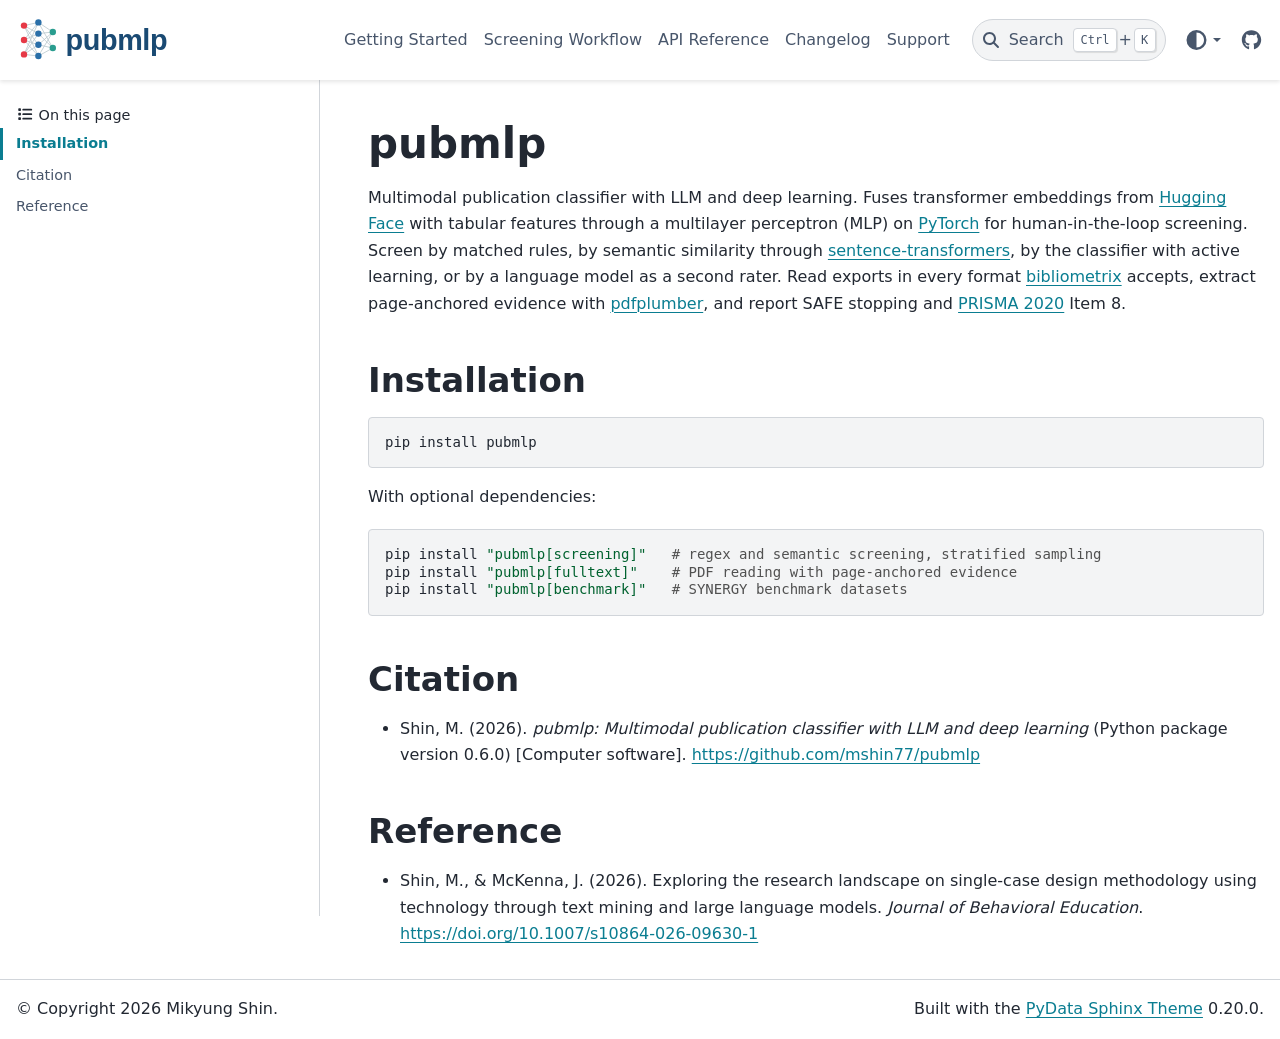
==== commit a0b9834a: "v 0.6.0" ====
--- a/docs/index.html
+++ b/docs/index.html
@@ -39,7 +39,7 @@
   <link rel="preload" as="script" href="_static/scripts/bootstrap.js?digest=90905a2f556bf617f1a9" />
 <link rel="preload" as="script" href="_static/scripts/pydata-sphinx-theme.js?digest=90905a2f556bf617f1a9" />
 
-    <script src="_static/documentation_options.js?v=5929fcd5"></script>
+    <script src="_static/documentation_options.js?v=7f41d439"></script>
     <script src="_static/doctools.js?v=9bcbadda"></script>
     <script src="_static/sphinx_highlight.js?v=dc90522c"></script>
     <script>DOCUMENTATION_OPTIONS.pagename = 'index';</script>
@@ -388,27 +388,29 @@
                   
   <section id="pubmlp">
 <h1>pubmlp<a class="headerlink" href="#pubmlp" title="Link to this heading">#</a></h1>
-<p>Multimodal publication classifier with LLM and deep learning. Fuses transformer embeddings with tabular features through a multilayer perceptron (MLP) for human-in-the-loop screening workflows.</p>
+<p>Multimodal publication classifier with LLM and deep learning. Fuses transformer embeddings from <a class="reference external" href="https://huggingface.co/docs/transformers">Hugging Face</a> with tabular features through a multilayer perceptron (MLP) on <a class="reference external" href="https://pytorch.org/">PyTorch</a> for human-in-the-loop screening. Screen by matched rules, by semantic similarity through <a class="reference external" href="https://www.sbert.net/">sentence-transformers</a>, by the classifier with active learning, or by a language model as a second rater. Read exports in every format <a class="reference external" href="https://www.bibliometrix.org/">bibliometrix</a> accepts, extract page-anchored evidence with <a class="reference external" href="https://github.com/jsvine/pdfplumber">pdfplumber</a>, and report SAFE stopping and <a class="reference external" href="https://www.prisma-statement.org/">PRISMA 2020</a> Item 8.</p>
 <section id="installation">
 <h2>Installation<a class="headerlink" href="#installation" title="Link to this heading">#</a></h2>
 <div class="highlight-bash notranslate"><div class="highlight"><pre><span></span>pip<span class="w"> </span>install<span class="w"> </span>pubmlp
 </pre></div>
 </div>
 <p>With optional dependencies:</p>
-<div class="highlight-bash notranslate"><div class="highlight"><pre><span></span>pip<span class="w"> </span>install<span class="w"> </span>pubmlp<span class="o">[</span>screening<span class="o">]</span><span class="w">  </span><span class="c1"># screening tools (openpyxl, nltk)</span>
+<div class="highlight-bash notranslate"><div class="highlight"><pre><span></span>pip<span class="w"> </span>install<span class="w"> </span><span class="s2">&quot;pubmlp[screening]&quot;</span><span class="w">   </span><span class="c1"># regex and semantic screening, stratified sampling</span>
+pip<span class="w"> </span>install<span class="w"> </span><span class="s2">&quot;pubmlp[fulltext]&quot;</span><span class="w">    </span><span class="c1"># PDF reading with page-anchored evidence</span>
+pip<span class="w"> </span>install<span class="w"> </span><span class="s2">&quot;pubmlp[benchmark]&quot;</span><span class="w">   </span><span class="c1"># SYNERGY benchmark datasets</span>
 </pre></div>
 </div>
 </section>
 <section id="citation">
 <h2>Citation<a class="headerlink" href="#citation" title="Link to this heading">#</a></h2>
 <ul class="simple">
-<li><p>Shin, M. (2026). <em>pubmlp: Multimodal publication classifier with LLM and deep learning</em> (Python package version 0.5.0) [Computer software]. <a href="https://github.com/mshin77/pubmlp">https://github.com/mshin77/pubmlp</a></p></li>
+<li><p>Shin, M. (2026). <em>pubmlp: Multimodal publication classifier with LLM and deep learning</em> (Python package version 0.6.0) [Computer software]. <a href="https://github.com/mshin77/pubmlp">https://github.com/mshin77/pubmlp</a></p></li>
 </ul>
 </section>
 <section id="reference">
 <h2>Reference<a class="headerlink" href="#reference" title="Link to this heading">#</a></h2>
 <ul class="simple">
-<li><p>Shin, M., &amp; McKenna, J. (in press). Exploring the research landscape on single-case design methodology using technology through text mining and large language models. <em>Journal of Behavioral Education</em>.</p></li>
+<li><p>Shin, M., &amp; McKenna, J. (2026). Exploring the research landscape on single-case design methodology using technology through text mining and large language models. <em>Journal of Behavioral Education</em>. <a href="https://doi.org/10.1007/s10864-026-09630-1">https://doi.org/10.1007/s10864-026-09630-1</a></p></li>
 </ul>
 <div class="toctree-wrapper compound">
 </div>
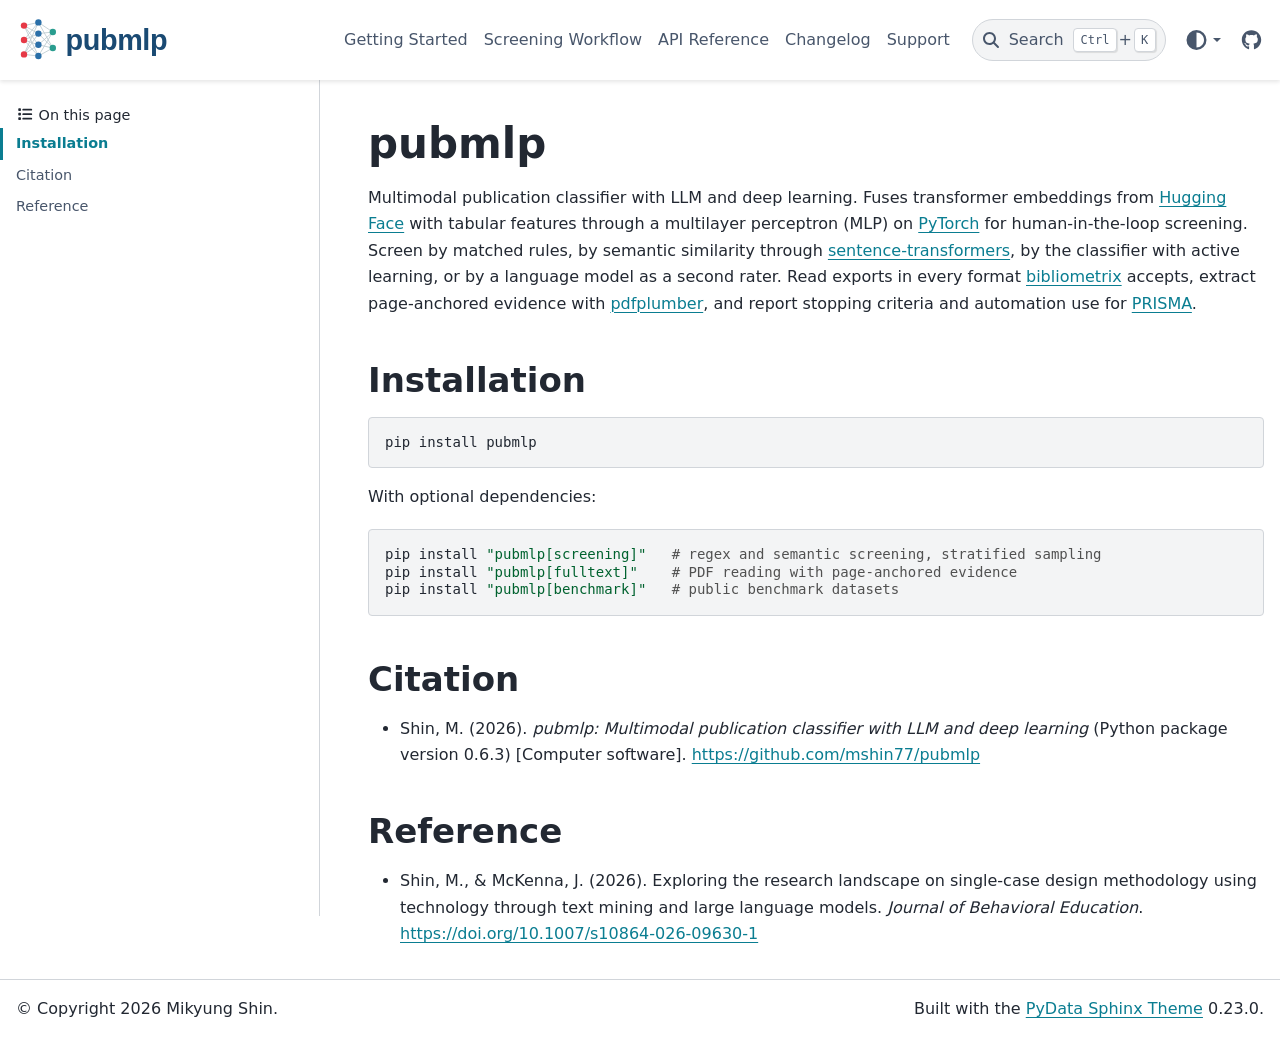
==== commit 2f1edc55: "Initial commit" ====
--- a/docs/index.html
+++ b/docs/index.html
@@ -1,4 +1,3 @@
-
 <!DOCTYPE html>
 
 
@@ -7,8 +6,9 @@
   <head>
     <meta charset="utf-8" />
     <meta name="viewport" content="width=device-width, initial-scale=1.0" /><meta name="viewport" content="width=device-width, initial-scale=1" />
-
-    <title>pubmlp &#8212; pubmlp  documentation</title>
+<meta content="pubmlp screens publications for systematic reviews with rules, semantic similarity, a multimodal classifier with active learning, or a language model as a second rater." name="description" />
+
+    <title>pubmlp &#8212; pubmlp</title>
   
   
   
@@ -27,27 +27,29 @@
   </noscript>
   
   <!-- Loaded before other Sphinx assets -->
-  <link href="_static/styles/theme.css?digest=90905a2f556bf617f1a9" rel="stylesheet" />
-<link href="_static/styles/pydata-sphinx-theme.css?digest=90905a2f556bf617f1a9" rel="stylesheet" />
-
-    <link rel="stylesheet" type="text/css" href="_static/pygments.css?v=8f2a1f02" />
-    <link rel="stylesheet" type="text/css" href="_static/custom.css?v=bf69dc6d" />
+  <link href="_static/styles/theme.css" rel="stylesheet" />
+<link href="_static/styles/pydata-sphinx-theme.css" rel="stylesheet" />
+
+    <link rel="stylesheet" type="text/css" href="_static/pygments.css" />
+    <link rel="stylesheet" type="text/css" href="_static/custom.css" />
   
   <!-- So that users can add custom icons -->
-  <script defer src="_static/scripts/fontawesome.js?digest=90905a2f556bf617f1a9"></script>
+  <script defer src="_static/scripts/fontawesome.js"></script>
   <!-- Pre-loaded scripts that we'll load fully later -->
-  <link rel="preload" as="script" href="_static/scripts/bootstrap.js?digest=90905a2f556bf617f1a9" />
-<link rel="preload" as="script" href="_static/scripts/pydata-sphinx-theme.js?digest=90905a2f556bf617f1a9" />
-
-    <script src="_static/documentation_options.js?v=7f41d439"></script>
-    <script src="_static/doctools.js?v=9bcbadda"></script>
-    <script src="_static/sphinx_highlight.js?v=dc90522c"></script>
+  <link rel="preload" as="script" href="_static/scripts/bootstrap.js" />
+<link rel="preload" as="script" href="_static/scripts/pydata-sphinx-theme.js" />
+
+    <script src="_static/documentation_options.js"></script>
+    <script src="_static/doctools.js"></script>
+    <script src="_static/sphinx_highlight.js"></script>
     <script>DOCUMENTATION_OPTIONS.pagename = 'index';</script>
     <script>DOCUMENTATION_OPTIONS.search_as_you_type = false;</script>
+    <link rel="canonical" href="https://mshin77.github.io/pubmlp/" />
     <link rel="index" title="Index" href="genindex.html" />
     <link rel="search" title="Search" href="search.html" />
     <link rel="next" title="Getting Started" href="getting-started.html" />
   <meta name="viewport" content="width=device-width, initial-scale=1"/>
+  <meta name="color-scheme" content="light dark"/>
   <meta name="docsearch:language" content="en"/>
   <meta name="docsearch:version" content="" />
   
@@ -97,7 +99,7 @@
   
     <header id="pst-header" class="bd-header navbar navbar-expand-lg bd-navbar d-print-none">
 <div class="bd-header__inner bd-page-width">
-  <button class="pst-navbar-icon sidebar-toggle primary-toggle" aria-label="Site navigation">
+  <button type="button" class="pst-navbar-icon sidebar-toggle primary-toggle" aria-label="Site navigation">
     <span class="fa-solid fa-bars"></span>
   </button>
   
@@ -121,8 +123,8 @@
       
     
     
-    <img src="_static/logo.svg" class="logo__image only-light" alt="pubmlp  documentation - Home"/>
-    <img src="_static/logo.svg" class="logo__image only-dark pst-js-only" alt="pubmlp  documentation - Home"/>
+    <img src="_static/logo.svg" class="logo__image only-light" alt="pubmlp - Home"/>
+    <img src="_static/logo.svg" class="logo__image only-dark pst-js-only" alt="pubmlp - Home"/>
   
   
 </a></div>
@@ -182,7 +184,7 @@
         <div class="navbar-item navbar-persistent--container">
           
 
-<button class="btn search-button-field search-button__button pst-js-only" title="Search" aria-label="Search" data-bs-placement="bottom" data-bs-toggle="tooltip">
+<button type="button" class="btn search-button-field search-button__button pst-js-only" title="Search" aria-label="Search" data-bs-placement="bottom" data-bs-toggle="tooltip">
  <i class="fa-solid fa-magnifying-glass"></i>
  <span class="search-button__default-text">Search</span>
  <span class="search-button__kbd-shortcut"><kbd class="kbd-shortcut__modifier">Ctrl</kbd>+<kbd class="kbd-shortcut__modifier">K</kbd></span>
@@ -193,15 +195,15 @@
         <div class="navbar-item">
 
 <div class="theme-switch-container dropdown pst-js-only" data-bs-toggle="tooltip" data-bs-placement="bottom" title="Color mode">
-  <button class="btn btn-sm nav-link pst-navbar-icon theme-switch-button dropdown-toggle" aria-label="Color mode" data-bs-toggle="dropdown">
+  <button type="button" class="btn btn-sm nav-link pst-navbar-icon theme-switch-button dropdown-toggle" aria-label="Color mode" data-bs-toggle="dropdown">
     <i class="theme-switch fa-solid fa-sun fa-lg fa-fw" data-mode="light" title="Light"></i>
     <i class="theme-switch fa-solid fa-moon fa-lg fa-fw" data-mode="dark" title="Dark"></i>
     <i class="theme-switch fa-solid fa-circle-half-stroke fa-lg fa-fw" data-mode="auto" title="System Settings"></i>
   </button>
   <ul class="dropdown-menu dropdown-menu-end">
-    <li><button class="dropdown-item d-flex align-items-center theme-change-button" data-mode="auto"><i class="fa-solid fa-circle-half-stroke fa-lg fa-fw me-1"></i>System Settings</button></li>
-    <li><button class="dropdown-item d-flex align-items-center theme-change-button" data-mode="light"><i class="fa-solid fa-sun fa-lg fa-fw me-1"></i>Light</button></li>
-    <li><button class="dropdown-item d-flex align-items-center theme-change-button" data-mode="dark"><i class="fa-solid fa-moon fa-lg fa-fw me-1"></i>Dark</button></li>
+    <li><button type="button" class="dropdown-item d-flex align-items-center theme-change-button" data-mode="auto"><i class="fa-solid fa-circle-half-stroke fa-lg fa-fw me-1"></i>System Settings</button></li>
+    <li><button type="button" class="dropdown-item d-flex align-items-center theme-change-button" data-mode="light"><i class="fa-solid fa-sun fa-lg fa-fw me-1"></i>Light</button></li>
+    <li><button type="button" class="dropdown-item d-flex align-items-center theme-change-button" data-mode="dark"><i class="fa-solid fa-moon fa-lg fa-fw me-1"></i>Dark</button></li>
   </ul>
 </div></div>
       
@@ -227,7 +229,7 @@
   
     <div class="navbar-persistent--mobile">
 
-<button class="btn search-button-field search-button__button pst-js-only" title="Search" aria-label="Search" data-bs-placement="bottom" data-bs-toggle="tooltip">
+<button type="button" class="btn search-button-field search-button__button pst-js-only" title="Search" aria-label="Search" data-bs-placement="bottom" data-bs-toggle="tooltip">
  <i class="fa-solid fa-magnifying-glass"></i>
  <span class="search-button__default-text">Search</span>
  <span class="search-button__kbd-shortcut"><kbd class="kbd-shortcut__modifier">Ctrl</kbd>+<kbd class="kbd-shortcut__modifier">K</kbd></span>
@@ -311,15 +313,15 @@
           <div class="navbar-item">
 
 <div class="theme-switch-container dropdown pst-js-only" data-bs-toggle="tooltip" data-bs-placement="bottom" title="Color mode">
-  <button class="btn btn-sm nav-link pst-navbar-icon theme-switch-button dropdown-toggle" aria-label="Color mode" data-bs-toggle="dropdown">
+  <button type="button" class="btn btn-sm nav-link pst-navbar-icon theme-switch-button dropdown-toggle" aria-label="Color mode" data-bs-toggle="dropdown">
     <i class="theme-switch fa-solid fa-sun fa-lg fa-fw" data-mode="light" title="Light"></i>
     <i class="theme-switch fa-solid fa-moon fa-lg fa-fw" data-mode="dark" title="Dark"></i>
     <i class="theme-switch fa-solid fa-circle-half-stroke fa-lg fa-fw" data-mode="auto" title="System Settings"></i>
   </button>
   <ul class="dropdown-menu dropdown-menu-end">
-    <li><button class="dropdown-item d-flex align-items-center theme-change-button" data-mode="auto"><i class="fa-solid fa-circle-half-stroke fa-lg fa-fw me-1"></i>System Settings</button></li>
-    <li><button class="dropdown-item d-flex align-items-center theme-change-button" data-mode="light"><i class="fa-solid fa-sun fa-lg fa-fw me-1"></i>Light</button></li>
-    <li><button class="dropdown-item d-flex align-items-center theme-change-button" data-mode="dark"><i class="fa-solid fa-moon fa-lg fa-fw me-1"></i>Dark</button></li>
+    <li><button type="button" class="dropdown-item d-flex align-items-center theme-change-button" data-mode="auto"><i class="fa-solid fa-circle-half-stroke fa-lg fa-fw me-1"></i>System Settings</button></li>
+    <li><button type="button" class="dropdown-item d-flex align-items-center theme-change-button" data-mode="light"><i class="fa-solid fa-sun fa-lg fa-fw me-1"></i>Light</button></li>
+    <li><button type="button" class="dropdown-item d-flex align-items-center theme-change-button" data-mode="dark"><i class="fa-solid fa-moon fa-lg fa-fw me-1"></i>Dark</button></li>
   </ul>
 </div></div>
         
@@ -387,28 +389,28 @@
                 <article class="bd-article">
                   
   <section id="pubmlp">
-<h1>pubmlp<a class="headerlink" href="#pubmlp" title="Link to this heading">#</a></h1>
-<p>Multimodal publication classifier with LLM and deep learning. Fuses transformer embeddings from <a class="reference external" href="https://huggingface.co/docs/transformers">Hugging Face</a> with tabular features through a multilayer perceptron (MLP) on <a class="reference external" href="https://pytorch.org/">PyTorch</a> for human-in-the-loop screening. Screen by matched rules, by semantic similarity through <a class="reference external" href="https://www.sbert.net/">sentence-transformers</a>, by the classifier with active learning, or by a language model as a second rater. Read exports in every format <a class="reference external" href="https://www.bibliometrix.org/">bibliometrix</a> accepts, extract page-anchored evidence with <a class="reference external" href="https://github.com/jsvine/pdfplumber">pdfplumber</a>, and report SAFE stopping and <a class="reference external" href="https://www.prisma-statement.org/">PRISMA 2020</a> Item 8.</p>
+<h1>pubmlp<a class="headerlink" href="#pubmlp" title="Link to this heading"></a></h1>
+<p>Multimodal publication classifier with LLM and deep learning. Fuses transformer embeddings from <a class="reference external" href="https://huggingface.co/docs/transformers">Hugging Face</a> with tabular features through a multilayer perceptron (MLP) on <a class="reference external" href="https://pytorch.org/">PyTorch</a> for human-in-the-loop screening. Screen by matched rules, by semantic similarity through <a class="reference external" href="https://www.sbert.net/">sentence-transformers</a>, by the classifier with active learning, or by a language model as a second rater. Read exports in every format <a class="reference external" href="https://www.bibliometrix.org/">bibliometrix</a> accepts, extract page-anchored evidence with <a class="reference external" href="https://github.com/jsvine/pdfplumber">pdfplumber</a>, and report stopping criteria and automation use for <a class="reference external" href="https://www.prisma-statement.org/">PRISMA</a>.</p>
 <section id="installation">
-<h2>Installation<a class="headerlink" href="#installation" title="Link to this heading">#</a></h2>
+<h2>Installation<a class="headerlink" href="#installation" title="Link to this heading"></a></h2>
 <div class="highlight-bash notranslate"><div class="highlight"><pre><span></span>pip<span class="w"> </span>install<span class="w"> </span>pubmlp
 </pre></div>
 </div>
 <p>With optional dependencies:</p>
-<div class="highlight-bash notranslate"><div class="highlight"><pre><span></span>pip<span class="w"> </span>install<span class="w"> </span><span class="s2">&quot;pubmlp[screening]&quot;</span><span class="w">   </span><span class="c1"># regex and semantic screening, stratified sampling</span>
-pip<span class="w"> </span>install<span class="w"> </span><span class="s2">&quot;pubmlp[fulltext]&quot;</span><span class="w">    </span><span class="c1"># PDF reading with page-anchored evidence</span>
-pip<span class="w"> </span>install<span class="w"> </span><span class="s2">&quot;pubmlp[benchmark]&quot;</span><span class="w">   </span><span class="c1"># SYNERGY benchmark datasets</span>
+<div class="highlight-bash notranslate"><div class="highlight"><pre><span></span>pip<span class="w"> </span>install<span class="w"> </span><span class="s2">"pubmlp[screening]"</span><span class="w">   </span><span class="c1"># regex and semantic screening, stratified sampling</span>
+pip<span class="w"> </span>install<span class="w"> </span><span class="s2">"pubmlp[fulltext]"</span><span class="w">    </span><span class="c1"># PDF reading with page-anchored evidence</span>
+pip<span class="w"> </span>install<span class="w"> </span><span class="s2">"pubmlp[benchmark]"</span><span class="w">   </span><span class="c1"># public benchmark datasets</span>
 </pre></div>
 </div>
 </section>
 <section id="citation">
-<h2>Citation<a class="headerlink" href="#citation" title="Link to this heading">#</a></h2>
+<h2>Citation<a class="headerlink" href="#citation" title="Link to this heading"></a></h2>
 <ul class="simple">
-<li><p>Shin, M. (2026). <em>pubmlp: Multimodal publication classifier with LLM and deep learning</em> (Python package version 0.6.0) [Computer software]. <a href="https://github.com/mshin77/pubmlp">https://github.com/mshin77/pubmlp</a></p></li>
+<li><p>Shin, M. (2026). <em>pubmlp: Multimodal publication classifier with LLM and deep learning</em> (Python package version 0.6.3) [Computer software]. <a href="https://github.com/mshin77/pubmlp">https://github.com/mshin77/pubmlp</a></p></li>
 </ul>
 </section>
 <section id="reference">
-<h2>Reference<a class="headerlink" href="#reference" title="Link to this heading">#</a></h2>
+<h2>Reference<a class="headerlink" href="#reference" title="Link to this heading"></a></h2>
 <ul class="simple">
 <li><p>Shin, M., &amp; McKenna, J. (2026). Exploring the research landscape on single-case design methodology using technology through text mining and large language models. <em>Journal of Behavioral Education</em>. <a href="https://doi.org/10.1007/s10864-026-09630-1">https://doi.org/10.1007/s10864-026-09630-1</a></p></li>
 </ul>
@@ -439,8 +441,8 @@
   </div>
   
   <!-- Scripts loaded after <body> so the DOM is not blocked -->
-  <script defer src="_static/scripts/bootstrap.js?digest=90905a2f556bf617f1a9"></script>
-<script defer src="_static/scripts/pydata-sphinx-theme.js?digest=90905a2f556bf617f1a9"></script>
+  <script defer src="_static/scripts/bootstrap.js"></script>
+<script defer src="_static/scripts/pydata-sphinx-theme.js"></script>
 
   <footer class="bd-footer">
 <div class="bd-footer__inner bd-page-width">
@@ -466,7 +468,7 @@
         <div class="footer-item">
 <p class="theme-version">
   <!-- # L10n: Setting the PST URL as an argument as this does not need to be localized -->
-  Built with the <a href="https://pydata-sphinx-theme.readthedocs.io/en/stable/index.html">PyData Sphinx Theme</a> 0.20.0.
+  Built with the <a href="https://pydata-sphinx-theme.readthedocs.io/en/stable/index.html">PyData Sphinx Theme</a> 0.23.0.
 </p></div>
       
     </div>
--- a/docs/_static/custom.css
+++ b/docs/_static/custom.css
@@ -2,3 +2,7 @@
     --pst-color-link: #2A6FA8;
     --pst-color-link-hover: #1A4A73;
 }
+
+.headerlink::after {
+    content: "#";
+}
